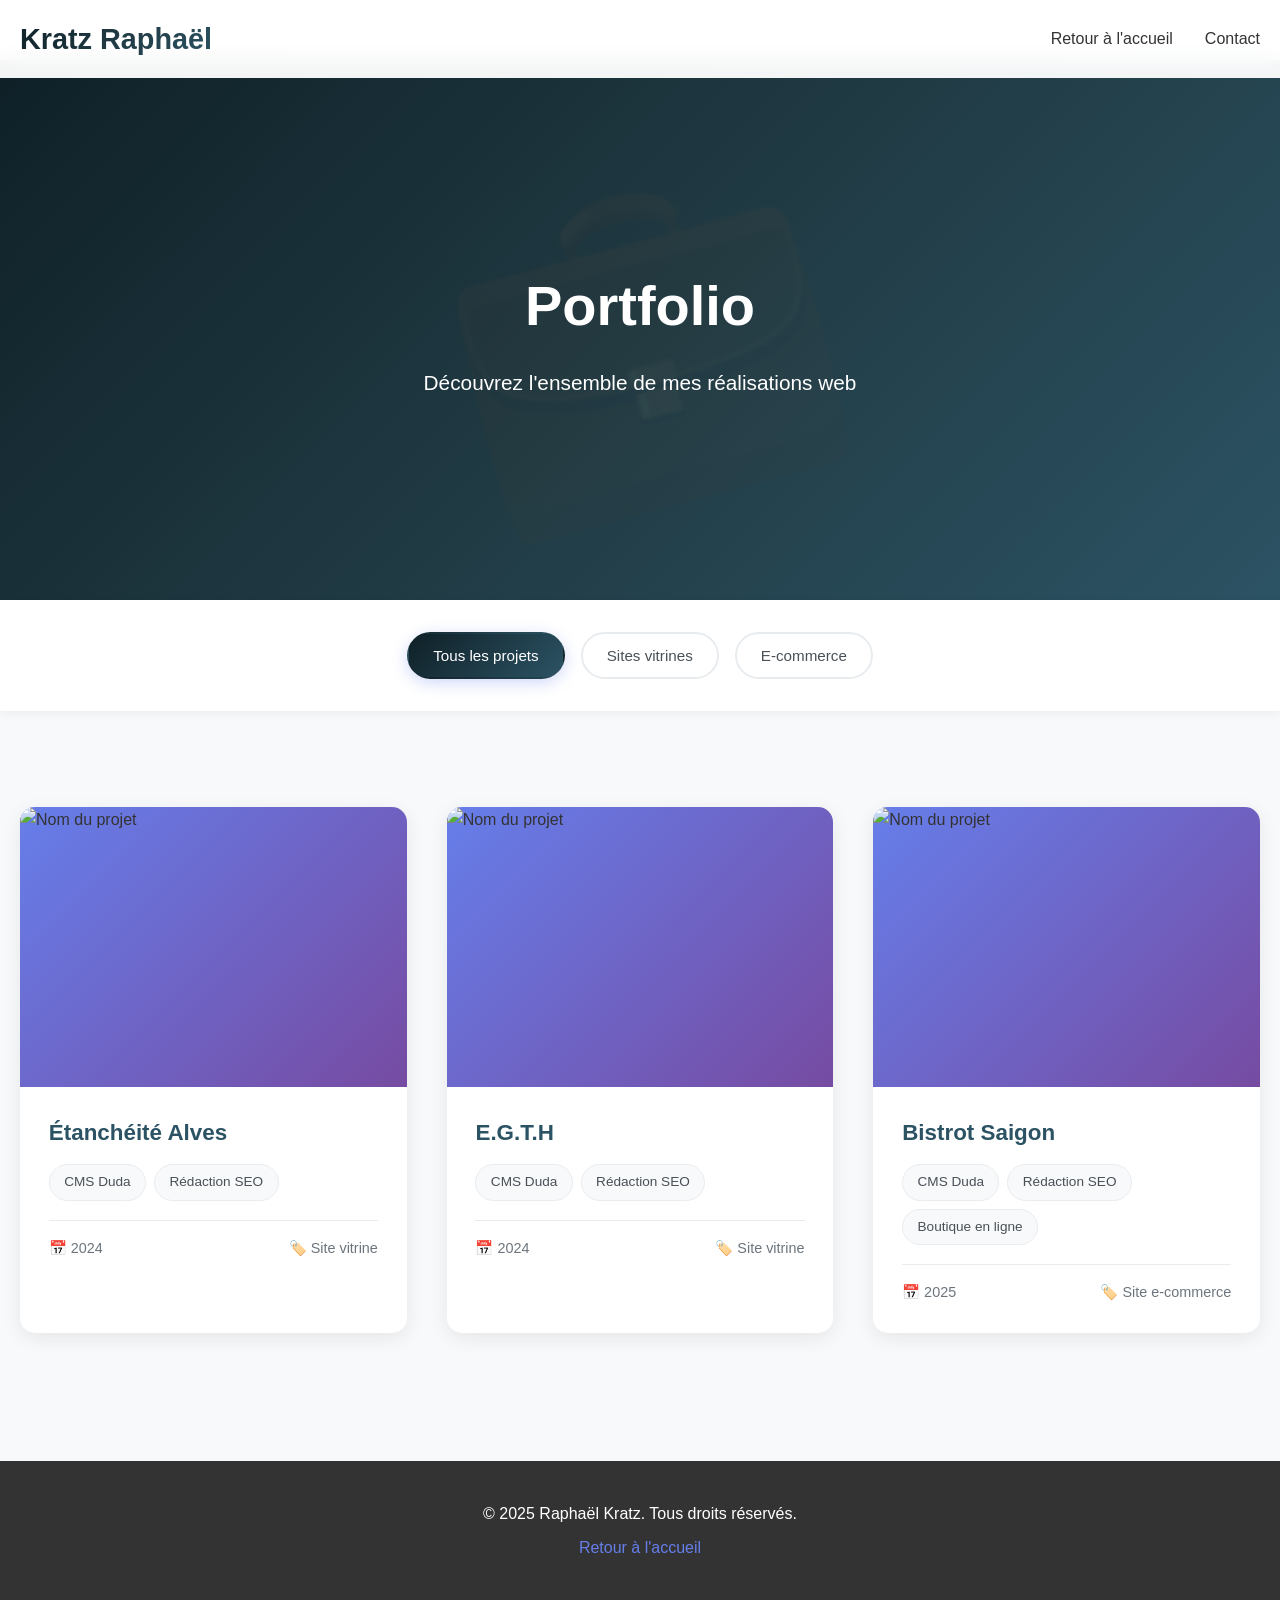
==== portfolio.html @ 75c0aa8b "Add files via upload" ====
<!DOCTYPE html>
<html lang="fr">
<head>
    <meta charset="UTF-8">
    <meta name="viewport" content="width=device-width, initial-scale=1.0">
    <title>Portfolio Complet - Raphaël Kratz</title>
    <link rel="stylesheet" href="style-portfolio.css">
</head>
<body>
    <header>
        <nav class="container">
            <div class="logo">Kratz Raphaël</div>
            <ul class="nav-links">
                <li><a href="index.html">Retour à l'accueil</a></li>
                <li><a href="index.html#contact">Contact</a></li>
            </ul>
        </nav>
    </header>

    <section class="portfolio-hero">
        <div class="hero-content">
            <h1>Portfolio</h1>
            <p>Découvrez l'ensemble de mes réalisations web</p>
        </div>
    </section>

    
    
    <section class="filters-section">
        <div class="container">
            <div class="filters">
                <button class="filter-btn active" data-filter="all">Tous les projets</button>
                <button class="filter-btn" data-filter="vitrine">Sites vitrines</button>
                <button class="filter-btn" data-filter="ecommerce">E-commerce</button>
                <!-- <button class="filter-btn" data-filter="application">Applications web</button>
                <button class="filter-btn" data-filter="autre">Autres</button> -->
            </div>
        </div>
    </section>

    <section class="projects-section">
        <div class="container">
            <div class="projects-grid" id="projectsGrid">
                
                <div class="project-card" data-category="vitrine">
                    <div class="project-image">
                        <img src="images/projet.jpg" alt="Nom du projet">
                        <div class="project-overlay">
                            <a href="https://www.etancheite-alves.fr" class="view-project" target="_blank">Voir le site</a>
                        </div>
                    </div>
                    <div class="project-info">
                        <h3 class="project-title">Étanchéité Alves</h3>
                        <!-- <p class="project-description">Description courte</p> -->
                        <div class="project-tags">
                            <span class="tag">CMS Duda</span>
                            <span class="tag">Rédaction SEO</span>
                        </div>
                        <div class="project-meta">
                            <span class="project-date">📅 2024</span>
                            <span class="project-type">🏷️ Site vitrine</span>
                        </div>
                    </div>
                </div>

                <div class="project-card" data-category="vitrine">
                    <div class="project-image">
                        <img src="images/projet.jpg" alt="Nom du projet">
                        <div class="project-overlay">
                            <a href="https://www.egth-chauffage-electricite-saran.fr" class="view-project" target="_blank">Voir le site</a>
                        </div>
                    </div>
                    <div class="project-info">
                        <h3 class="project-title">E.G.T.H</h3>
                        <!-- <p class="project-description">Description courte</p> -->
                        <div class="project-tags">
                            <span class="tag">CMS Duda</span>
                            <span class="tag">Rédaction SEO</span>
                        </div>
                        <div class="project-meta">
                            <span class="project-date">📅 2024</span>
                            <span class="project-type">🏷️ Site vitrine</span>
                        </div>
                    </div>
                </div>

                <div class="project-card" data-category="ecommerce">
                    <div class="project-image">
                        <img src="images/projet.jpg" alt="Nom du projet">
                        <div class="project-overlay">
                            <a href="https://www.bistrotsaigon-boutique.com" class="view-project" target="_blank">Voir le site</a>
                        </div>
                    </div>
                    <div class="project-info">
                        <h3 class="project-title">Bistrot Saigon</h3>
                        <!-- <p class="project-description">Description courte</p> -->
                        <div class="project-tags">
                            <span class="tag">CMS Duda</span>
                            <span class="tag">Rédaction SEO</span>
                            <span class="tag">Boutique en ligne</span>
                        </div>
                        <div class="project-meta">
                            <span class="project-date">📅 2025</span>
                            <span class="project-type">🏷️ Site e-commerce</span>
                        </div>
                    </div>
                </div>
                
            </div>
        </div>
    </section>

    <footer>
        <div class="container">
            <p>&copy; 2025 Raphaël Kratz. Tous droits réservés.</p>
            <p><a href="index.html" class="footer-link">Retour à l'accueil</a></p>
        </div>
    </footer>

    <script>
        // Système de filtrage des projets
        const filterButtons = document.querySelectorAll('.filter-btn');
        const projectCards = document.querySelectorAll('.project-card');

        filterButtons.forEach(button => {
            button.addEventListener('click', () => {
                // Retirer la classe active de tous les boutons
                filterButtons.forEach(btn => btn.classList.remove('active'));
                // Ajouter la classe active au bouton cliqué
                button.classList.add('active');

                const filterValue = button.getAttribute('data-filter');

                projectCards.forEach(card => {
                    if (filterValue === 'all' || card.getAttribute('data-category') === filterValue) {
                        card.style.display = 'block';
                        setTimeout(() => {
                            card.style.opacity = '1';
                            card.style.transform = 'translateY(0)';
                        }, 10);
                    } else {
                        card.style.opacity = '0';
                        card.style.transform = 'translateY(20px)';
                        setTimeout(() => {
                            card.style.display = 'none';
                        }, 300);
                    }
                });
            });
        });

        // Animation au scroll
        const observerOptions = {
            threshold: 0.1,
            rootMargin: '0px 0px -50px 0px'
        };

        const observer = new IntersectionObserver((entries) => {
            entries.forEach(entry => {
                if (entry.isIntersecting) {
                    entry.target.style.animation = 'fadeInUp 0.6s ease-out forwards';
                }
            });
        }, observerOptions);

        document.querySelectorAll('.project-card').forEach(el => {
            el.style.opacity = '0';
            observer.observe(el);
        });

        // Header scroll effect
        window.addEventListener('scroll', () => {
            const header = document.querySelector('header');
            if (window.scrollY > 100) {
                header.style.background = 'rgba(255, 255, 255, 0.98)';
                header.style.boxShadow = '0 2px 20px rgba(0,0,0,0.1)';
            } else {
                header.style.background = 'rgba(255, 255, 255, 0.95)';
                header.style.boxShadow = 'none';
            }
        });
    </script>
</body>
</html>
---- style-portfolio.css ----
* {
    margin: 0;
    padding: 0;
    box-sizing: border-box;
}

body {
    font-family: 'Segoe UI', Tahoma, Geneva, Verdana, sans-serif;
    line-height: 1.6;
    color: #333;
    background: #f8f9fa;
    overflow-x: hidden;
}

.container {
    max-width: 1400px;
    margin: 0 auto;
    padding: 0 20px;
}

/* Header */
header {
    position: fixed;
    top: 0;
    width: 100%;
    background: rgba(255, 255, 255, 0.95);
    backdrop-filter: blur(10px);
    z-index: 1000;
    padding: 1rem 0;
    transition: all 0.3s ease;
}

nav {
    display: flex;
    justify-content: space-between;
    align-items: center;
}

.logo {
    font-size: 1.8rem;
    font-weight: bold;
    background: linear-gradient(135deg, #0F2027, #203A43, #2C5364);
    -webkit-background-clip: text;
    -webkit-text-fill-color: transparent;
    background-clip: text;
}

.nav-links {
    display: flex;
    list-style: none;
    gap: 2rem;
}

.nav-links a {
    text-decoration: none;
    color: #333;
    font-weight: 500;
    transition: color 0.3s ease;
    position: relative;
}

.nav-links a::after {
    content: '';
    position: absolute;
    bottom: -5px;
    left: 0;
    width: 0;
    height: 2px;
    background: linear-gradient(45deg, #667eea, #764ba2);
    transition: width 0.3s ease;
}

.nav-links a:hover::after {
    width: 100%;
}

/* Hero Section */
.portfolio-hero {
    height: 60vh;
    display: flex;
    align-items: center;
    justify-content: center;
    text-align: center;
    color: white;
    background: linear-gradient(135deg, #0F2027, #203A43, #2C5364);
    position: relative;
    margin-top: 60px;
}

.portfolio-hero::before {
    content: '💼';
    position: absolute;
    font-size: 20rem;
    opacity: 0.05;
    top: 50%;
    left: 50%;
    transform: translate(-50%, -50%) rotate(-15deg);
    pointer-events: none;
}

.hero-content {
    position: relative;
    z-index: 1;
}

.hero-content h1 {
    font-size: 3.5rem;
    margin-bottom: 1rem;
    animation: fadeInUp 1s ease-out;
}

.hero-content p {
    font-size: 1.3rem;
    opacity: 0.9;
    animation: fadeInUp 1s ease-out 0.3s both;
}

/* Filters Section */
.filters-section {
    background: white;
    padding: 2rem 0;
    box-shadow: 0 2px 10px rgba(0,0,0,0.05);
    position: sticky;
    top: 60px;
    z-index: 100;
}

.filters {
    display: flex;
    justify-content: center;
    flex-wrap: wrap;
    gap: 1rem;
}

.filter-btn {
    padding: 0.8rem 1.5rem;
    border: 2px solid #e9ecef;
    background: white;
    color: #495057;
    border-radius: 50px;
    font-size: 0.95rem;
    font-weight: 500;
    cursor: pointer;
    transition: all 0.3s ease;
}

.filter-btn:hover {
    border-color: #0F2027;
    color: #0F2027;
    transform: translateY(-2px);
}

.filter-btn.active {
    background: linear-gradient(135deg, #0F2027, #2C5364);
    border-color: transparent;
    color: white;
    box-shadow: 0 4px 15px rgba(102, 126, 234, 0.3);
}

/* Projects Section */
.projects-section {
    padding: 4rem 0;
    min-height: 60vh;
}

.projects-grid {
    display: grid;
    grid-template-columns: repeat(auto-fill, minmax(380px, 1fr));
    gap: 2.5rem;
    margin-top: 2rem;
}

.project-card {
    background: white;
    border-radius: 15px;
    overflow: hidden;
    box-shadow: 0 5px 20px rgba(0,0,0,0.08);
    transition: all 0.4s ease;
    opacity: 0;
}

.project-card:hover {
    transform: translateY(-10px);
    box-shadow: 0 15px 40px rgba(0,0,0,0.15);
}

.project-image {
    height: 280px;
    overflow: hidden;
    position: relative;
    background: linear-gradient(135deg, #667eea, #764ba2);
}

.project-image img {
    width: 100%;
    height: 100%;
    object-fit: cover;
    transition: transform 0.5s ease;
}

.project-card:hover .project-image img {
    transform: scale(1.1);
}

.project-overlay {
    position: absolute;
    top: 0;
    left: 0;
    width: 100%;
    height: 100%;
    background: rgba(0, 0, 0, 0.7);
    display: flex;
    align-items: center;
    justify-content: center;
    opacity: 0;
    transition: opacity 0.3s ease;
}

.project-card:hover .project-overlay {
    opacity: 1;
}

.view-project {
    padding: 12px 30px;
    background: white;
    color: #333;
    text-decoration: none;
    border-radius: 50px;
    font-weight: 600;
    transition: all 0.3s ease;
}

.view-project:hover {
    background: linear-gradient(135deg, #667eea, #764ba2);
    color: white;
    transform: scale(1.05);
}

.project-info {
    padding: 1.8rem;
}

.project-title {
    font-size: 1.4rem;
    font-weight: bold;
    margin-bottom: 0.8rem;
    color: #2C5364;
}

.project-description {
    color: #666;
    margin-bottom: 1.2rem;
    line-height: 1.6;
    min-height: 48px;
}

.project-tags {
    display: flex;
    flex-wrap: wrap;
    gap: 0.5rem;
    margin-bottom: 1.2rem;
}

.tag {
    display: inline-block;
    padding: 0.4rem 0.9rem;
    background: #f8f9fa;
    border: 1px solid #e9ecef;
    border-radius: 20px;
    font-size: 0.85rem;
    color: #495057;
    transition: all 0.3s ease;
}

.tag:hover {
    background: linear-gradient(135deg, #667eea, #764ba2);
    border-color: transparent;
    color: white;
    transform: translateY(-2px);
}

.project-meta {
    display: flex;
    justify-content: space-between;
    align-items: center;
    padding-top: 1rem;
    border-top: 1px solid #e9ecef;
    font-size: 0.9rem;
    color: #6c757d;
}

.project-date,
.project-type {
    display: flex;
    align-items: center;
    gap: 0.3rem;
}

/* Footer */
footer {
    background: #333;
    color: white;
    text-align: center;
    padding: 2.5rem 0;
    margin-top: 4rem;
}

footer p {
    margin-bottom: 0.5rem;
}

.footer-link {
    color: #667eea;
    text-decoration: none;
    font-weight: 500;
    transition: color 0.3s ease;
}

.footer-link:hover {
    color: #764ba2;
}

/* Animations */
@keyframes fadeInUp {
    from {
        opacity: 0;
        transform: translateY(30px);
    }
    to {
        opacity: 1;
        transform: translateY(0);
    }
}

/* Responsive */
@media (max-width: 768px) {
    .hero-content h1 {
        font-size: 2.5rem;
    }

    .hero-content p {
        font-size: 1.1rem;
    }

    .projects-grid {
        grid-template-columns: 1fr;
        gap: 2rem;
    }

    .filters {
        gap: 0.7rem;
    }

    .filter-btn {
        padding: 0.6rem 1.2rem;
        font-size: 0.9rem;
    }

    .project-meta {
        flex-direction: column;
        align-items: flex-start;
        gap: 0.5rem;
    }

    .nav-links {
        gap: 1rem;
    }

    .nav-links a {
        font-size: 0.9rem;
    }
}

@media (max-width: 480px) {
    .logo {
        font-size: 1.4rem;
    }

    .hero-content h1 {
        font-size: 2rem;
    }

    .project-info {
        padding: 1.5rem;
    }

    .project-title {
        font-size: 1.2rem;
    }
}
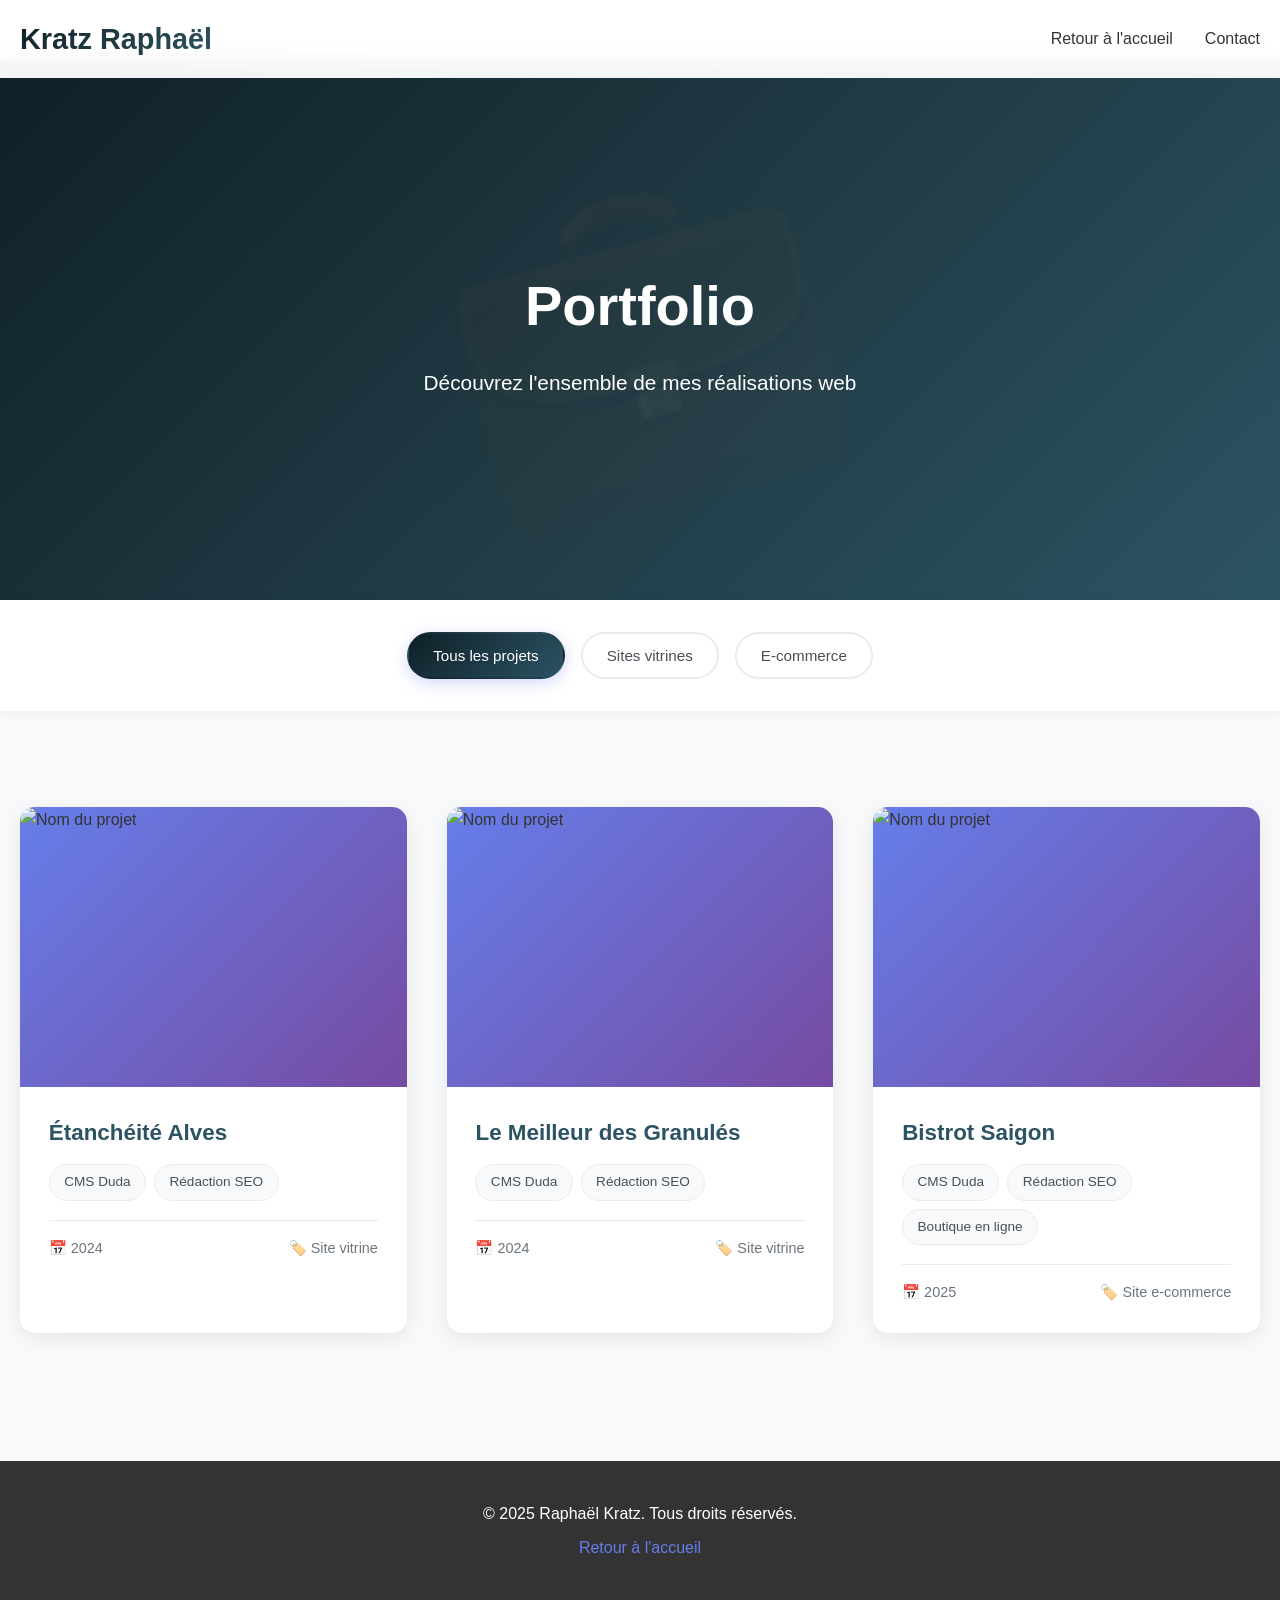
==== commit 6820dea4: "Update portfolio.html" ====
--- a/portfolio.html
+++ b/portfolio.html
@@ -71,7 +71,7 @@
                         </div>
                     </div>
                     <div class="project-info">
-                        <h3 class="project-title">E.G.T.H</h3>
+                        <h3 class="project-title">Le Meilleur des Granulés</h3>
                         <!-- <p class="project-description">Description courte</p> -->
                         <div class="project-tags">
                             <span class="tag">CMS Duda</span>
@@ -181,4 +181,5 @@
         });
     </script>
 </body>
-</html>+
+</html>
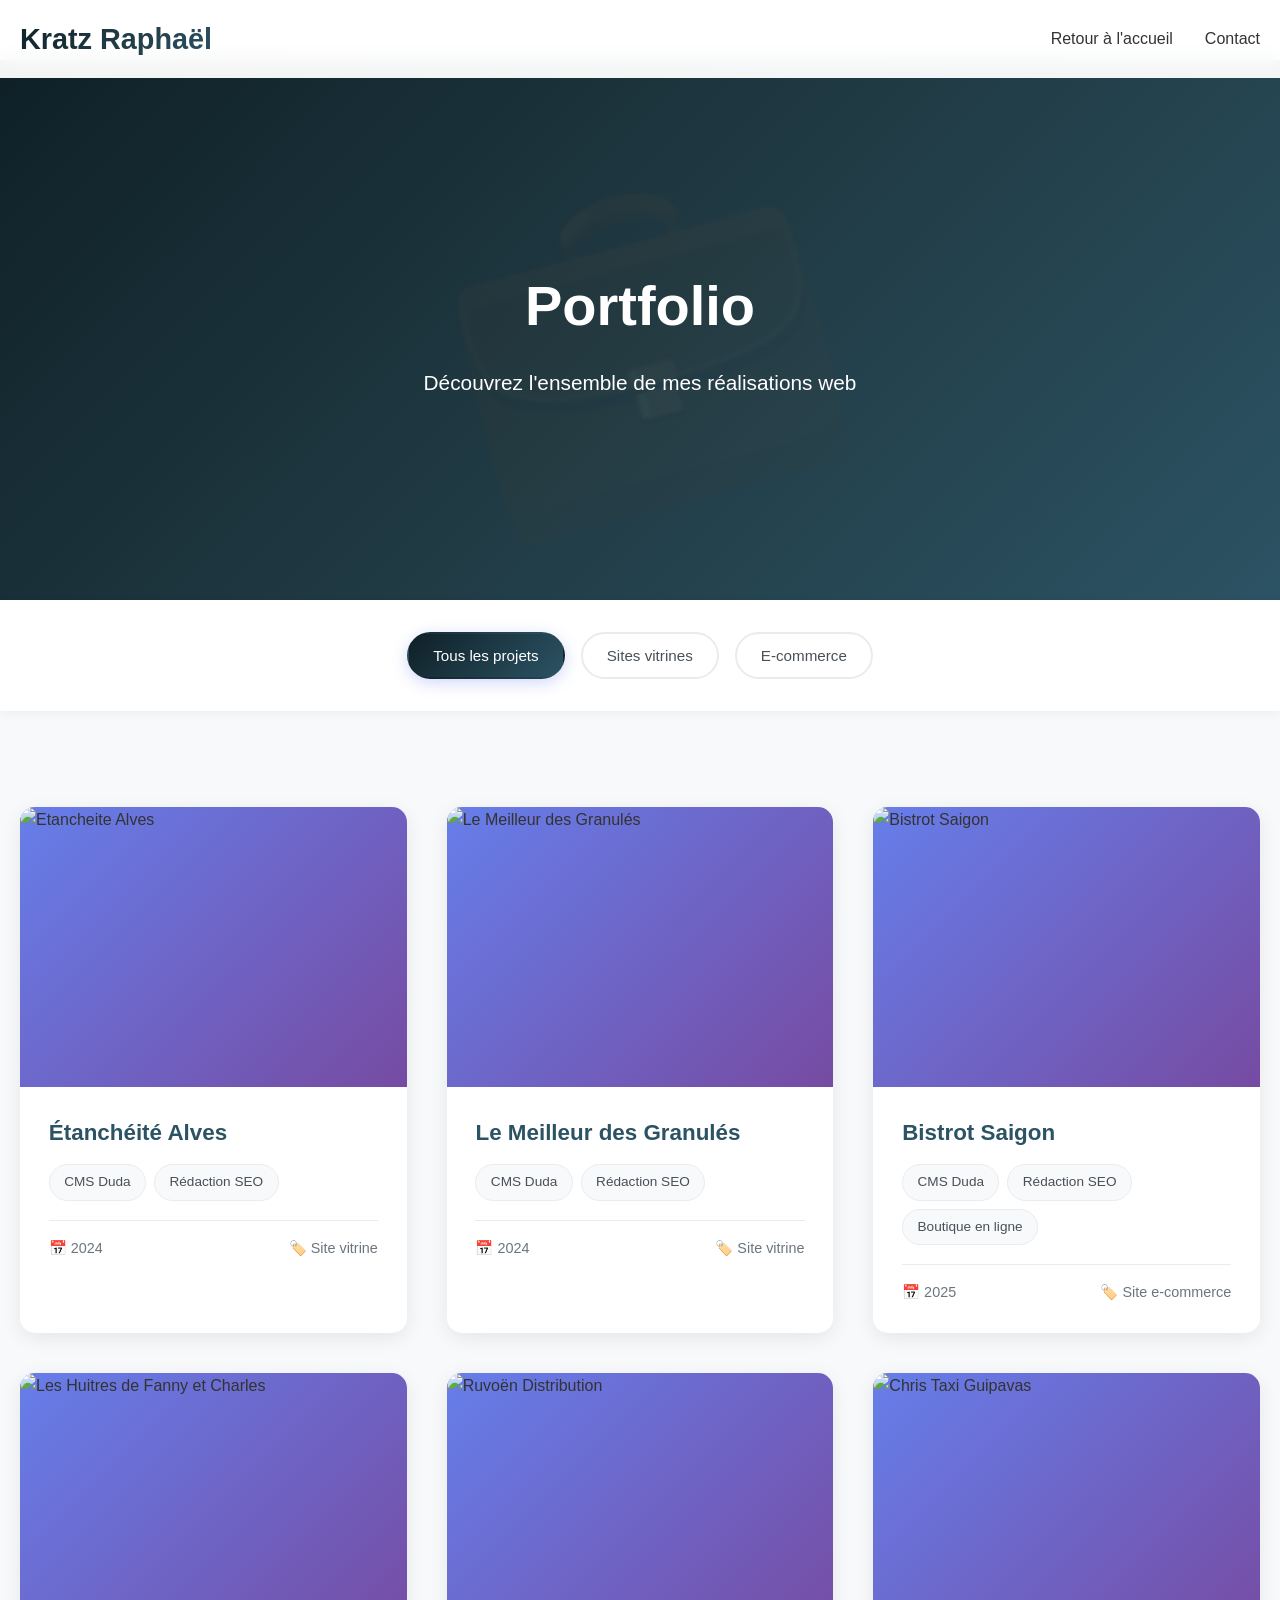
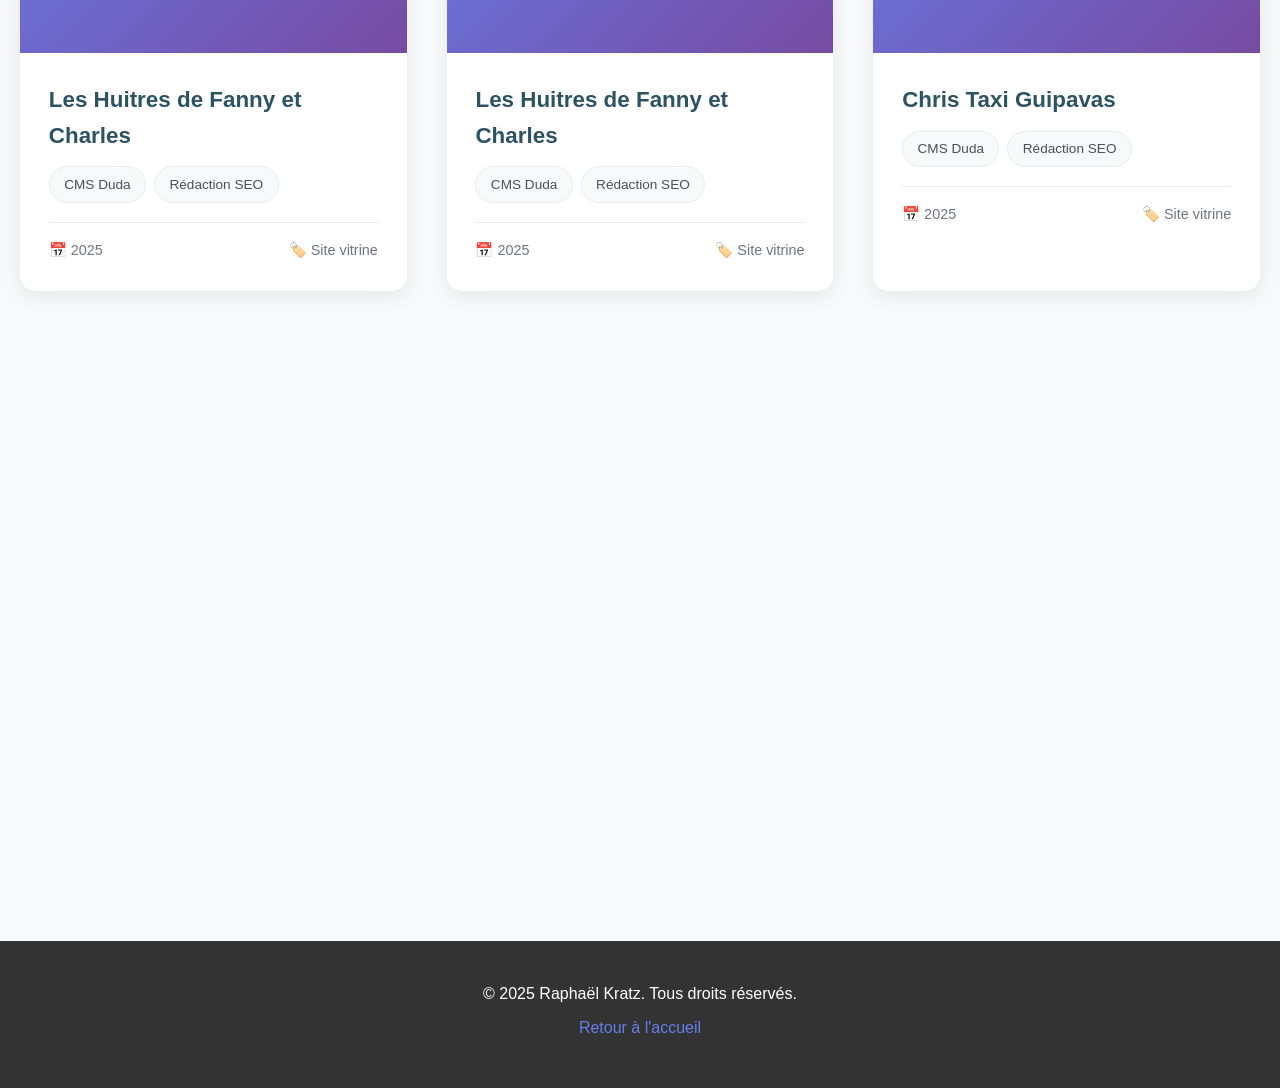
==== commit ebb5b35e: "Update portfolio.html" ====
--- a/portfolio.html
+++ b/portfolio.html
@@ -40,11 +40,11 @@
 
     <section class="projects-section">
         <div class="container">
-            <div class="projects-grid" id="projectsGrid">
+            <div class="projects-grid" id="projectsGrid">   
                 
                 <div class="project-card" data-category="vitrine">
                     <div class="project-image">
-                        <img src="images/projet.jpg" alt="Nom du projet">
+                        <img src="images/Etancheite Alves.jpg" alt="Etancheite Alves">
                         <div class="project-overlay">
                             <a href="https://www.etancheite-alves.fr" class="view-project" target="_blank">Voir le site</a>
                         </div>
@@ -65,7 +65,7 @@
 
                 <div class="project-card" data-category="vitrine">
                     <div class="project-image">
-                        <img src="images/projet.jpg" alt="Nom du projet">
+                        <img src="images/Granules.jpg" alt="Le Meilleur des Granulés">
                         <div class="project-overlay">
                             <a href="https://www.egth-chauffage-electricite-saran.fr" class="view-project" target="_blank">Voir le site</a>
                         </div>
@@ -86,7 +86,7 @@
 
                 <div class="project-card" data-category="ecommerce">
                     <div class="project-image">
-                        <img src="images/projet.jpg" alt="Nom du projet">
+                        <img src="images/Bistrot Saigon.jpg" alt="Bistrot Saigon">
                         <div class="project-overlay">
                             <a href="https://www.bistrotsaigon-boutique.com" class="view-project" target="_blank">Voir le site</a>
                         </div>
@@ -102,6 +102,131 @@
                         <div class="project-meta">
                             <span class="project-date">📅 2025</span>
                             <span class="project-type">🏷️ Site e-commerce</span>
+                        </div>
+                    </div>
+                </div>
+                <div class="project-card" data-category="vitrine">
+                    <div class="project-image">
+                        <img src="images/Huitres.jpg" alt="Les Huitres de Fanny et Charles">
+                        <div class="project-overlay">
+                            <a href="https://www.leshuitresdefannyetcharles.fr" class="view-project" target="_blank">Voir le site</a>
+                        </div>
+                    </div>
+                    <div class="project-info">
+                        <h3 class="project-title">Les Huitres de Fanny et Charles</h3>
+                        <!-- <p class="project-description">Description courte</p> -->
+                        <div class="project-tags">
+                            <span class="tag">CMS Duda</span>
+                            <span class="tag">Rédaction SEO</span>
+                        </div>
+                        <div class="project-meta">
+                            <span class="project-date">📅 2025</span>
+                            <span class="project-type">🏷️ Site vitrine</span>
+                        </div>
+                    </div>
+                </div>
+
+                <div class="project-card" data-category="vitrine">
+                    <div class="project-image">
+                        <img src="images/Ruvoen.jpg" alt="Ruvoën Distribution">
+                        <div class="project-overlay">
+                            <a href="https://www.ruvoendistribution.com" class="view-project" target="_blank">Voir le site</a>
+                        </div>
+                    </div>
+                    <div class="project-info">
+                        <h3 class="project-title">Les Huitres de Fanny et Charles</h3>
+                        <!-- <p class="project-description">Description courte</p> -->
+                        <div class="project-tags">
+                            <span class="tag">CMS Duda</span>
+                            <span class="tag">Rédaction SEO</span>
+                        </div>
+                        <div class="project-meta">
+                            <span class="project-date">📅 2025</span>
+                            <span class="project-type">🏷️ Site vitrine</span>
+                        </div>
+                    </div>
+                </div>
+
+                <div class="project-card" data-category="vitrine">
+                    <div class="project-image">
+                        <img src="images/Chris taxi.jpg" alt="Chris Taxi Guipavas">
+                        <div class="project-overlay">
+                            <a href="https://www.christaxiguipavas.fr" class="view-project" target="_blank">Voir le site</a>
+                        </div>
+                    </div>
+                    <div class="project-info">
+                        <h3 class="project-title">Chris Taxi Guipavas</h3>
+                        <!-- <p class="project-description">Description courte</p> -->
+                        <div class="project-tags">
+                            <span class="tag">CMS Duda</span>
+                            <span class="tag">Rédaction SEO</span>
+                        </div>
+                        <div class="project-meta">
+                            <span class="project-date">📅 2025</span>
+                            <span class="project-type">🏷️ Site vitrine</span>
+                        </div>
+                    </div>
+                </div>
+
+                <div class="project-card" data-category="vitrine">
+                    <div class="project-image">
+                        <img src="images/Loire hygiene.jpg" alt="Loire Hygiène">
+                        <div class="project-overlay">
+                            <a href="https://www.loirehygiene.fr" class="view-project" target="_blank">Voir le site</a>
+                        </div>
+                    </div>
+                    <div class="project-info">
+                        <h3 class="project-title">Loire Hygiène</h3>
+                        <!-- <p class="project-description">Description courte</p> -->
+                        <div class="project-tags">
+                            <span class="tag">CMS Duda</span>
+                            <span class="tag">Rédaction SEO</span>
+                        </div>
+                        <div class="project-meta">
+                            <span class="project-date">📅 2025</span>
+                            <span class="project-type">🏷️ Site vitrine</span>
+                        </div>
+                    </div>
+                </div>
+
+                <div class="project-card" data-category="vitrine">
+                    <div class="project-image">
+                        <img src="images/Bien etre.jpg" alt="Angélina Meheust">
+                        <div class="project-overlay">
+                            <a href="https://www.angelina-meheust.fr" class="view-project" target="_blank">Voir le site</a>
+                        </div>
+                    </div>
+                    <div class="project-info">
+                        <h3 class="project-title">Angélina Meheust</h3>
+                        <!-- <p class="project-description">Description courte</p> -->
+                        <div class="project-tags">
+                            <span class="tag">CMS Duda</span>
+                            <span class="tag">Rédaction SEO</span>
+                        </div>
+                        <div class="project-meta">
+                            <span class="project-date">📅 2025</span>
+                            <span class="project-type">🏷️ Site vitrine</span>
+                        </div>
+                    </div>
+                </div>
+
+                <div class="project-card" data-category="vitrine">
+                    <div class="project-image">
+                        <img src="images/Povo Creation.jpg" alt="Povo Creation">
+                        <div class="project-overlay">
+                            <a href="https://www.povo-creation.fr" class="view-project" target="_blank">Voir le site</a>
+                        </div>
+                    </div>
+                    <div class="project-info">
+                        <h3 class="project-title">Povo Creation</h3>
+                        <!-- <p class="project-description">Description courte</p> -->
+                        <div class="project-tags">
+                            <span class="tag">CMS Duda</span>
+                            <span class="tag">Rédaction SEO</span>
+                        </div>
+                        <div class="project-meta">
+                            <span class="project-date">📅 2024</span>
+                            <span class="project-type">🏷️ Site vitrine</span>
                         </div>
                     </div>
                 </div>
@@ -181,5 +306,4 @@
         });
     </script>
 </body>
-
 </html>
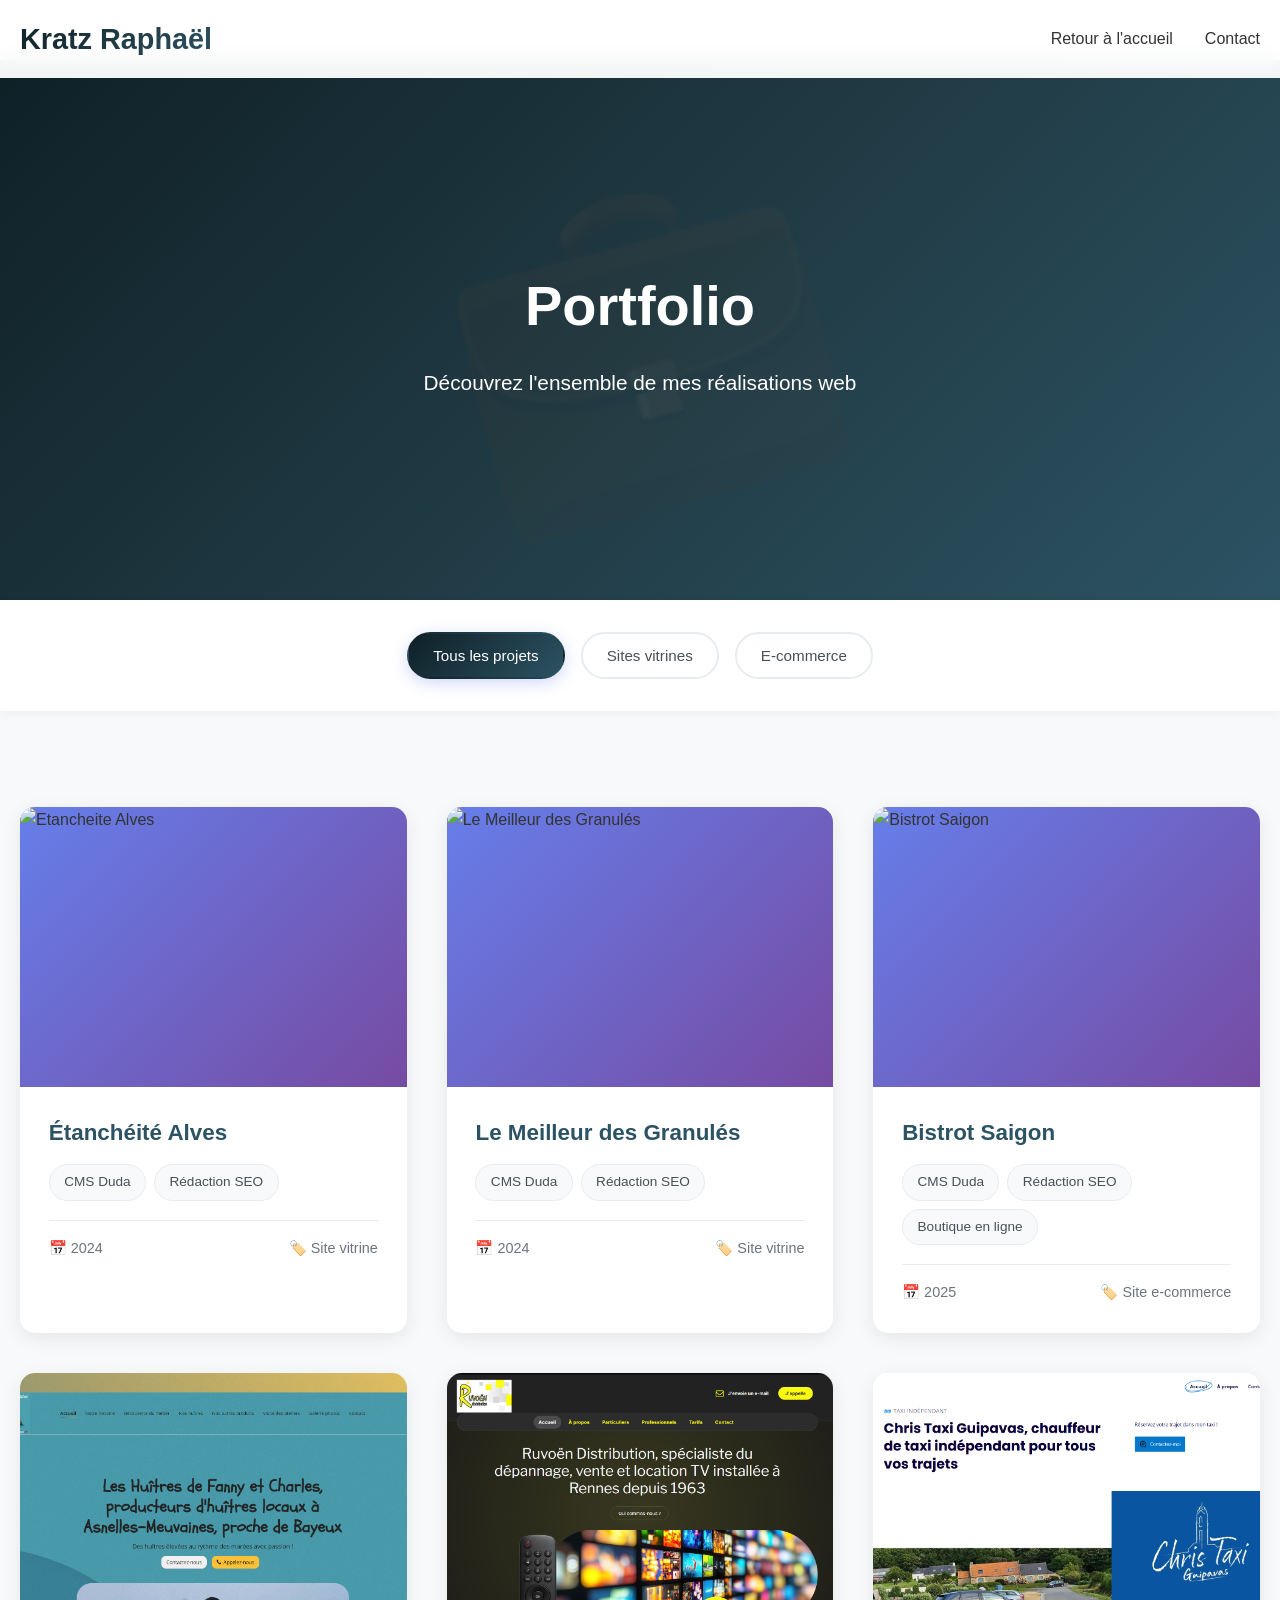
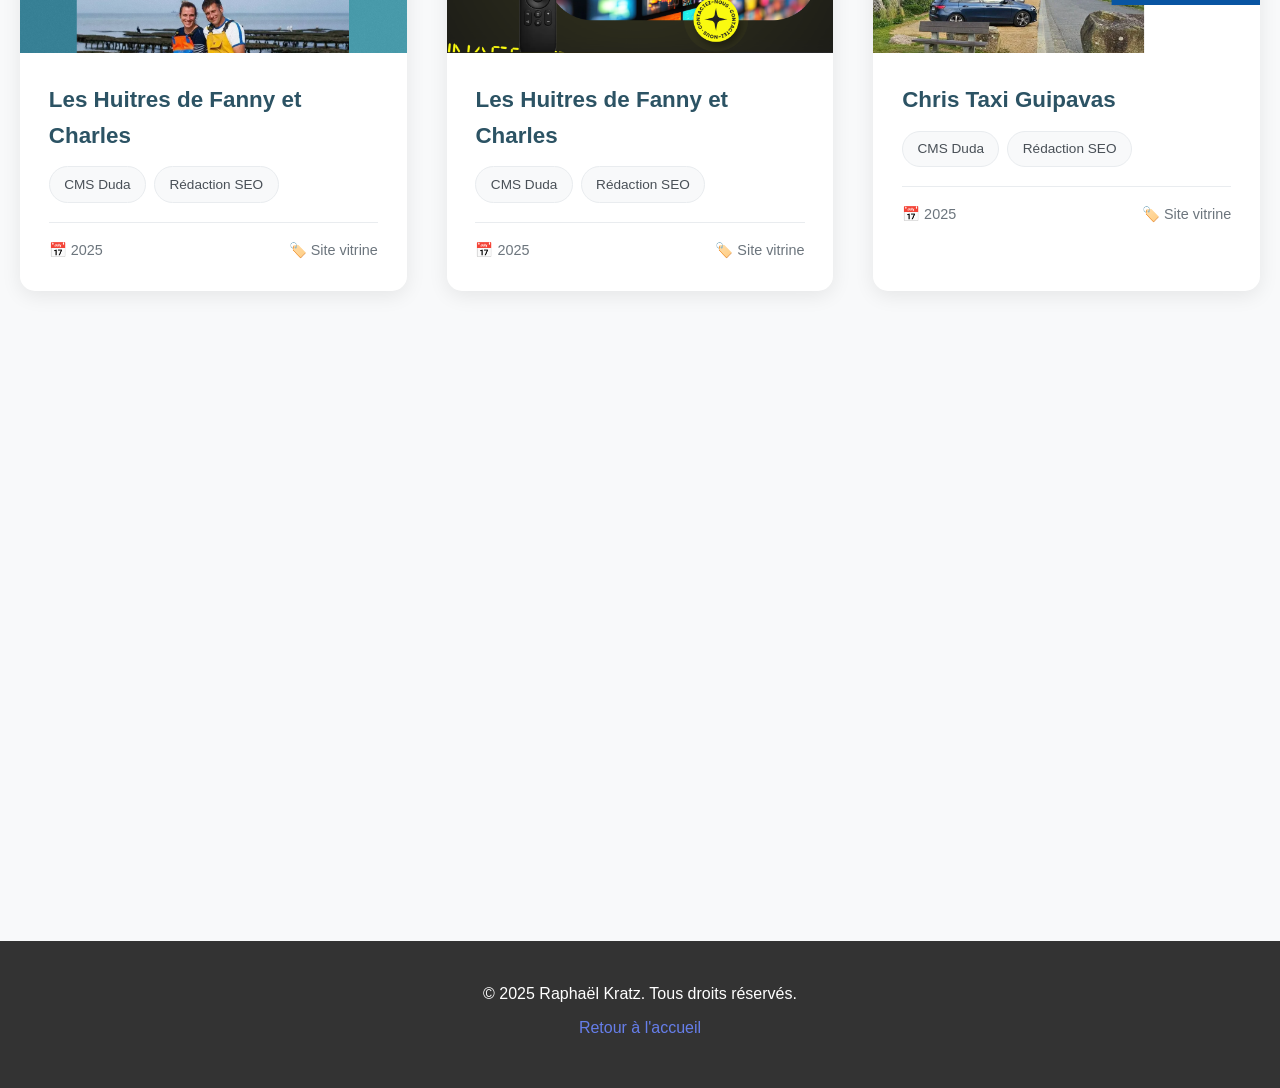
==== commit 872ab468: "Update portfolio.html" ====
--- a/portfolio.html
+++ b/portfolio.html
@@ -44,7 +44,7 @@
                 
                 <div class="project-card" data-category="vitrine">
                     <div class="project-image">
-                        <img src="images/Etancheite Alves.jpg" alt="Etancheite Alves">
+                        <img src="images/Etancheite Alves.png" alt="Etancheite Alves">
                         <div class="project-overlay">
                             <a href="https://www.etancheite-alves.fr" class="view-project" target="_blank">Voir le site</a>
                         </div>
@@ -65,7 +65,7 @@
 
                 <div class="project-card" data-category="vitrine">
                     <div class="project-image">
-                        <img src="images/Granules.jpg" alt="Le Meilleur des Granulés">
+                        <img src="images/Granules.png" alt="Le Meilleur des Granulés">
                         <div class="project-overlay">
                             <a href="https://www.egth-chauffage-electricite-saran.fr" class="view-project" target="_blank">Voir le site</a>
                         </div>
@@ -86,7 +86,7 @@
 
                 <div class="project-card" data-category="ecommerce">
                     <div class="project-image">
-                        <img src="images/Bistrot Saigon.jpg" alt="Bistrot Saigon">
+                        <img src="images/Bistrot Saigon.png" alt="Bistrot Saigon">
                         <div class="project-overlay">
                             <a href="https://www.bistrotsaigon-boutique.com" class="view-project" target="_blank">Voir le site</a>
                         </div>
@@ -107,7 +107,7 @@
                 </div>
                 <div class="project-card" data-category="vitrine">
                     <div class="project-image">
-                        <img src="images/Huitres.jpg" alt="Les Huitres de Fanny et Charles">
+                        <img src="images/Huitres.png" alt="Les Huitres de Fanny et Charles">
                         <div class="project-overlay">
                             <a href="https://www.leshuitresdefannyetcharles.fr" class="view-project" target="_blank">Voir le site</a>
                         </div>
@@ -128,7 +128,7 @@
 
                 <div class="project-card" data-category="vitrine">
                     <div class="project-image">
-                        <img src="images/Ruvoen.jpg" alt="Ruvoën Distribution">
+                        <img src="images/Ruvoen.png" alt="Ruvoën Distribution">
                         <div class="project-overlay">
                             <a href="https://www.ruvoendistribution.com" class="view-project" target="_blank">Voir le site</a>
                         </div>
@@ -149,7 +149,7 @@
 
                 <div class="project-card" data-category="vitrine">
                     <div class="project-image">
-                        <img src="images/Chris taxi.jpg" alt="Chris Taxi Guipavas">
+                        <img src="images/Chris taxi.png" alt="Chris Taxi Guipavas">
                         <div class="project-overlay">
                             <a href="https://www.christaxiguipavas.fr" class="view-project" target="_blank">Voir le site</a>
                         </div>
@@ -170,7 +170,7 @@
 
                 <div class="project-card" data-category="vitrine">
                     <div class="project-image">
-                        <img src="images/Loire hygiene.jpg" alt="Loire Hygiène">
+                        <img src="images/Loire hygiene.png" alt="Loire Hygiène">
                         <div class="project-overlay">
                             <a href="https://www.loirehygiene.fr" class="view-project" target="_blank">Voir le site</a>
                         </div>
@@ -191,7 +191,7 @@
 
                 <div class="project-card" data-category="vitrine">
                     <div class="project-image">
-                        <img src="images/Bien etre.jpg" alt="Angélina Meheust">
+                        <img src="images/Bien etre.png" alt="Angélina Meheust">
                         <div class="project-overlay">
                             <a href="https://www.angelina-meheust.fr" class="view-project" target="_blank">Voir le site</a>
                         </div>
@@ -212,7 +212,7 @@
 
                 <div class="project-card" data-category="vitrine">
                     <div class="project-image">
-                        <img src="images/Povo Creation.jpg" alt="Povo Creation">
+                        <img src="images/Povo Creation.png" alt="Povo Creation">
                         <div class="project-overlay">
                             <a href="https://www.povo-creation.fr" class="view-project" target="_blank">Voir le site</a>
                         </div>
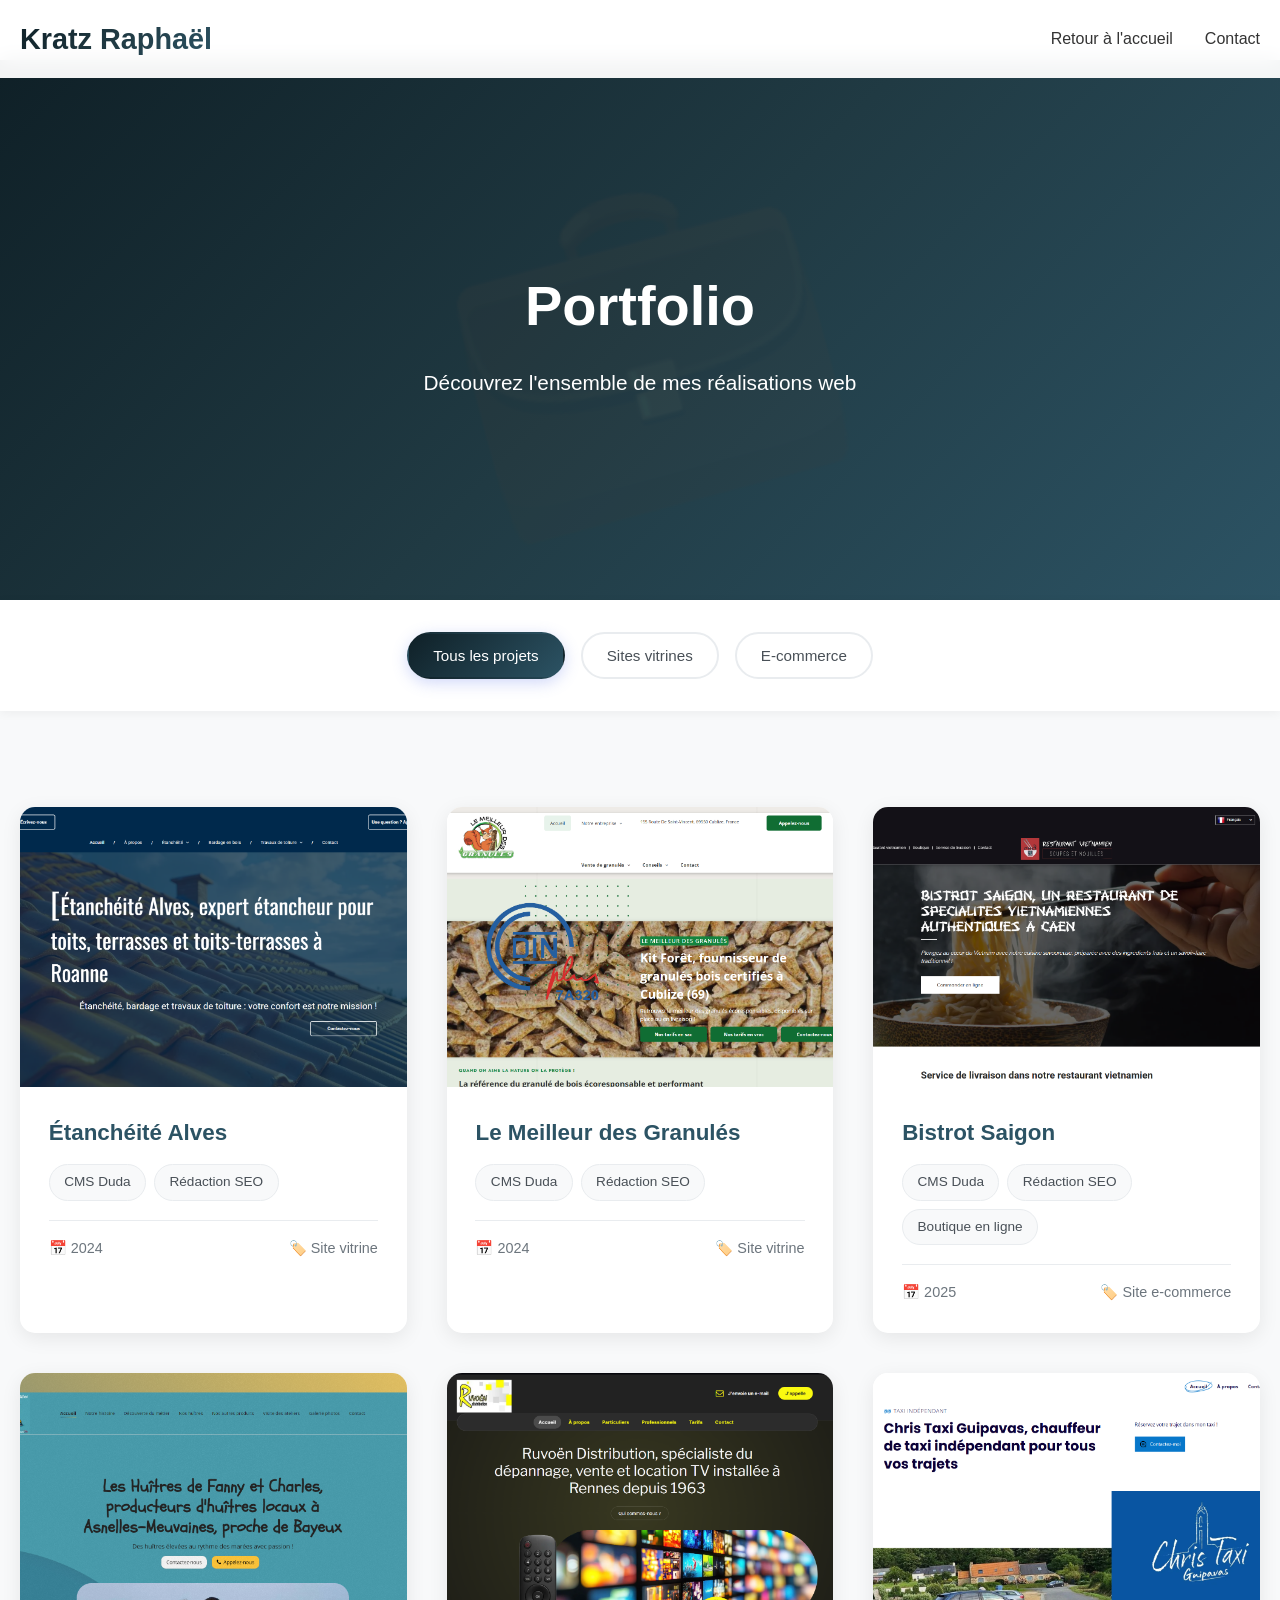
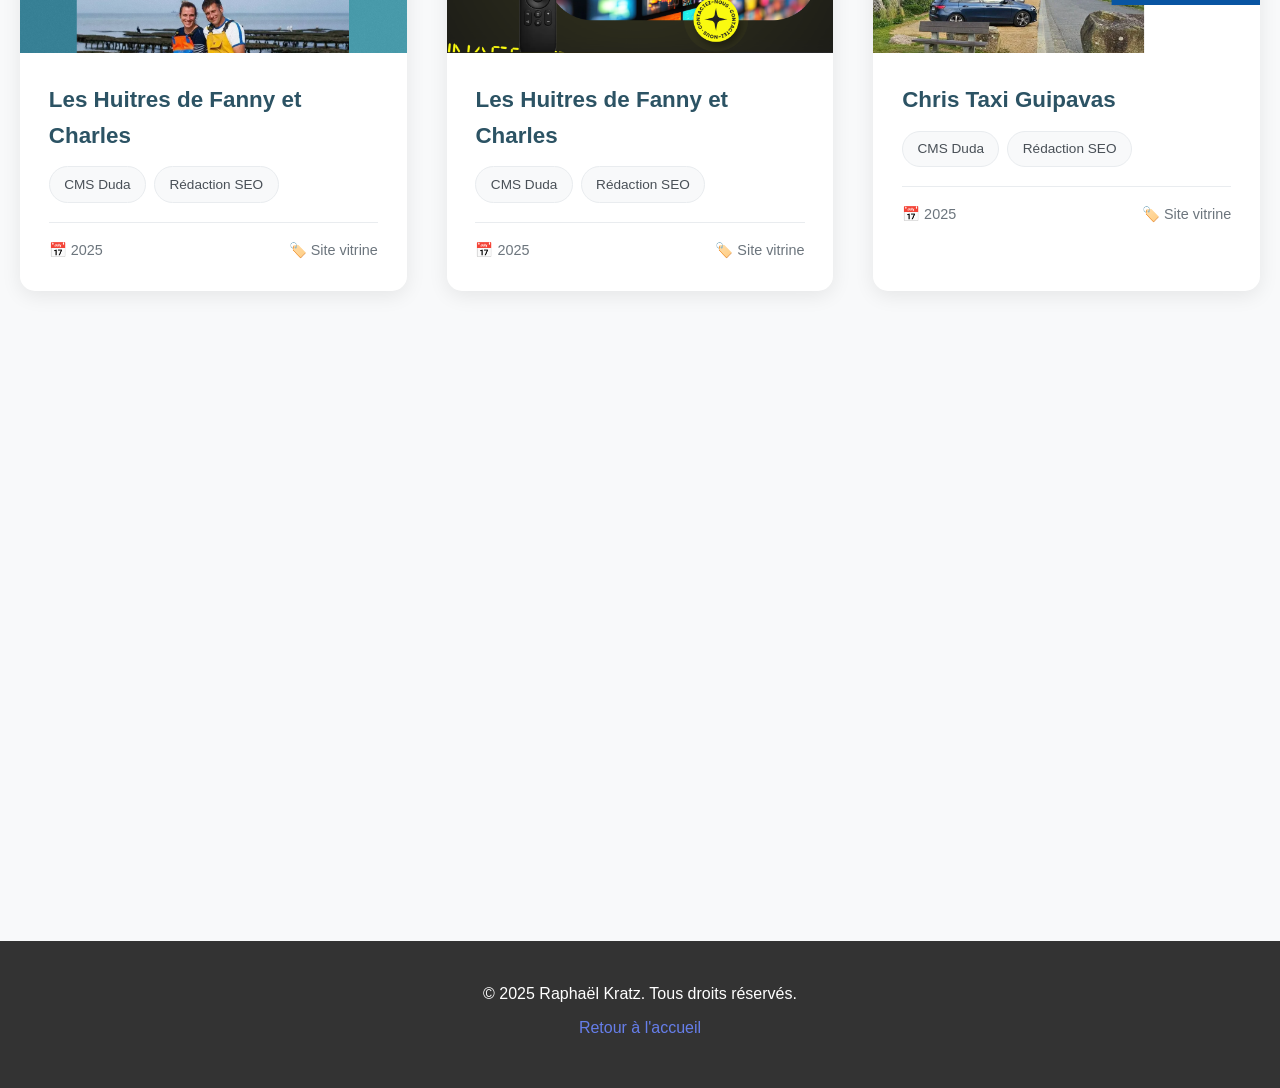
==== commit 38f4557c: "Update portfolio.html" ====
--- a/portfolio.html
+++ b/portfolio.html
@@ -46,7 +46,7 @@
                     <div class="project-image">
                         <img src="images/Etancheite Alves.png" alt="Etancheite Alves">
                         <div class="project-overlay">
-                            <a href="https://www.etancheite-alves.fr" class="view-project" target="_blank">Voir le site</a>
+                            <a href="https://www.lemeilleurdesgranules.fr" class="view-project" target="_blank">Voir le site</a>
                         </div>
                     </div>
                     <div class="project-info">
@@ -307,3 +307,4 @@
     </script>
 </body>
 </html>
+
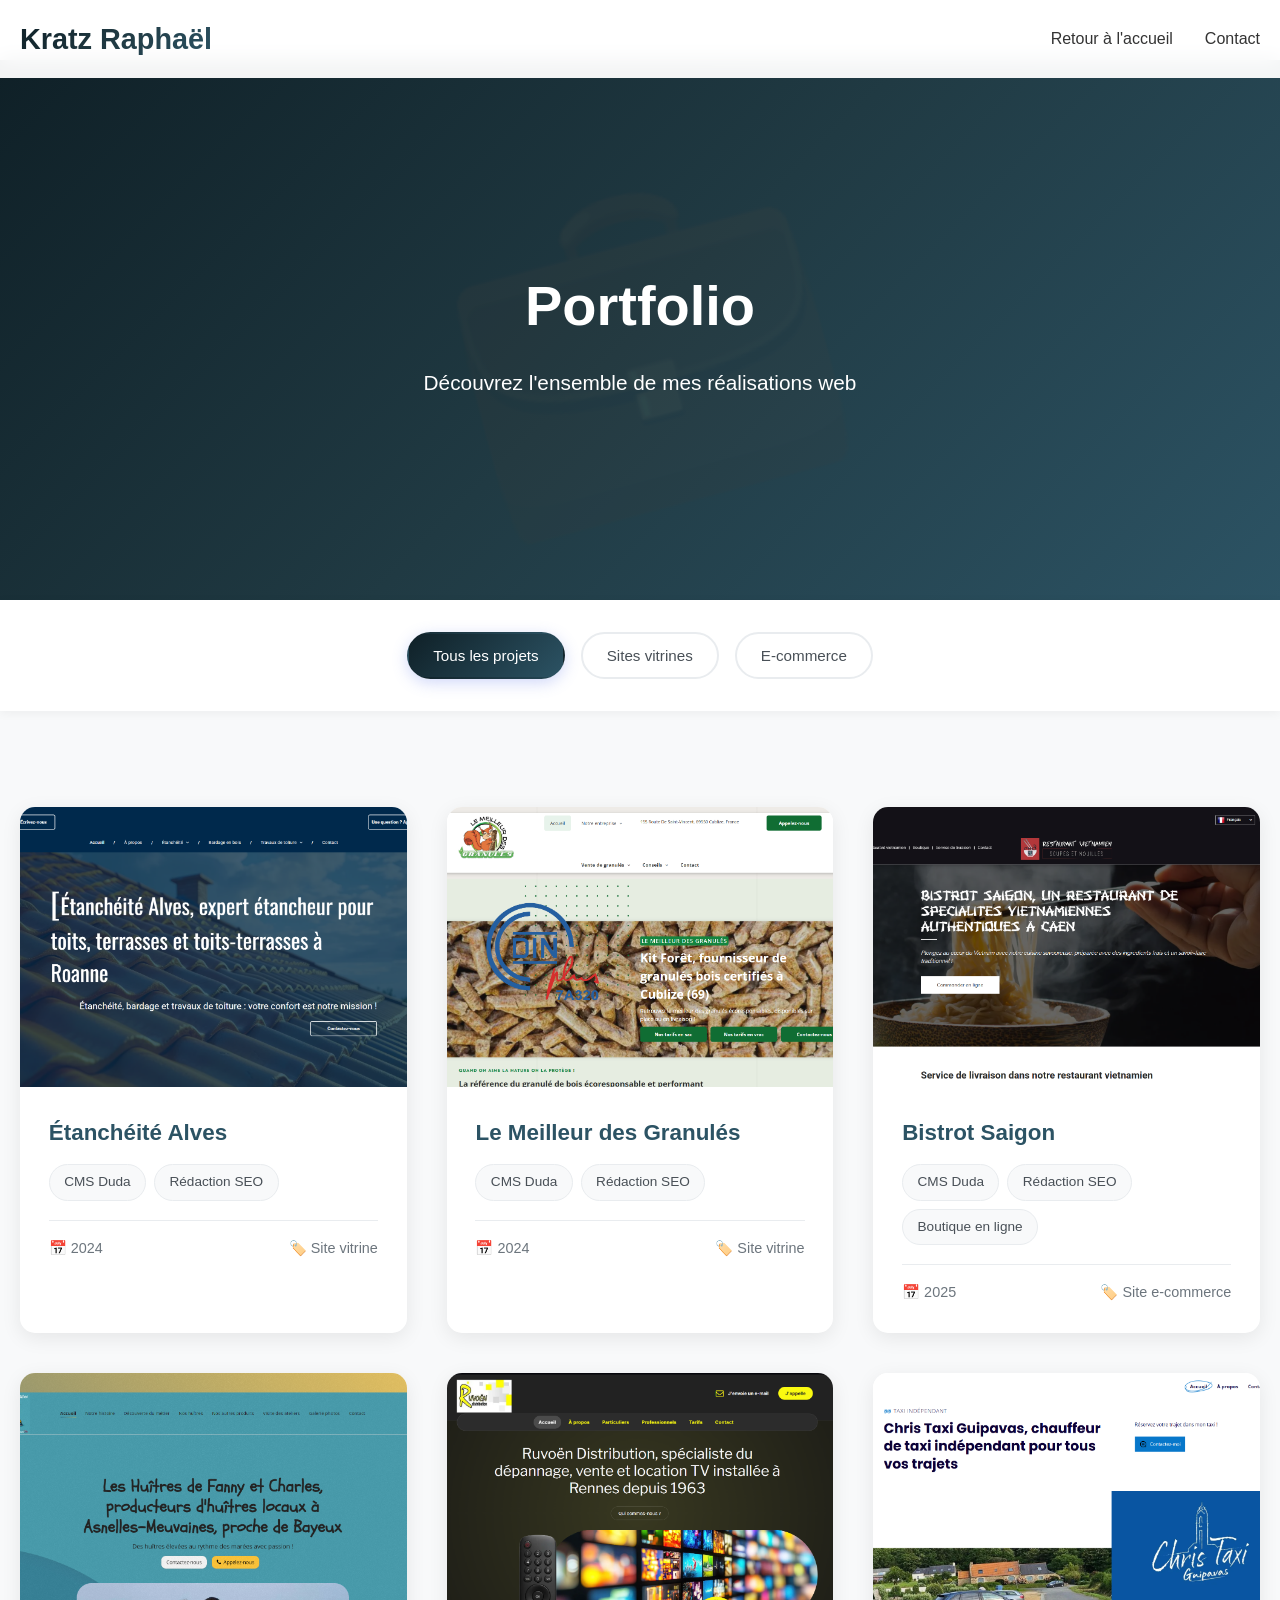
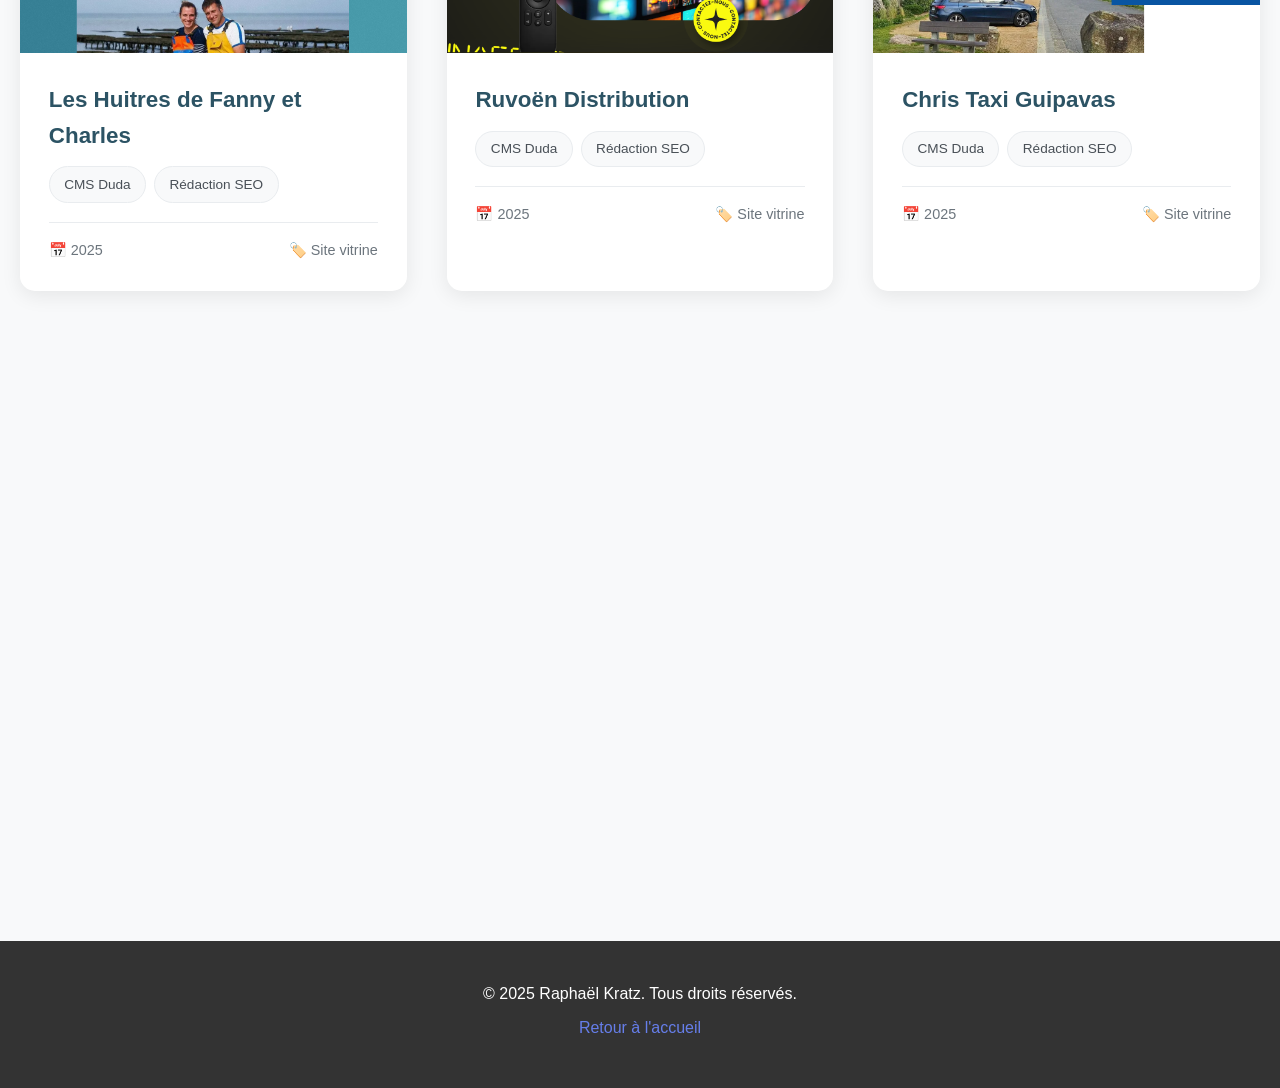
==== commit 26e3dc14: "Update portfolio.html" ====
--- a/portfolio.html
+++ b/portfolio.html
@@ -46,11 +46,32 @@
                     <div class="project-image">
                         <img src="images/Etancheite Alves.png" alt="Etancheite Alves">
                         <div class="project-overlay">
+                            <a href="https://www.etancheite-alves.fr" class="view-project" target="_blank">Voir le site</a>
+                        </div>
+                    </div>
+                    <div class="project-info">
+                        <h3 class="project-title">Étanchéité Alves</h3>
+                        <!-- <p class="project-description">Description courte</p> -->
+                        <div class="project-tags">
+                            <span class="tag">CMS Duda</span>
+                            <span class="tag">Rédaction SEO</span>
+                        </div>
+                        <div class="project-meta">
+                            <span class="project-date">📅 2024</span>
+                            <span class="project-type">🏷️ Site vitrine</span>
+                        </div>
+                    </div>
+                </div>
+
+                <div class="project-card" data-category="vitrine">
+                    <div class="project-image">
+                        <img src="images/Granules.png" alt="Le Meilleur des Granulés">
+                        <div class="project-overlay">
                             <a href="https://www.lemeilleurdesgranules.fr" class="view-project" target="_blank">Voir le site</a>
                         </div>
                     </div>
                     <div class="project-info">
-                        <h3 class="project-title">Étanchéité Alves</h3>
+                        <h3 class="project-title">Le Meilleur des Granulés</h3>
                         <!-- <p class="project-description">Description courte</p> -->
                         <div class="project-tags">
                             <span class="tag">CMS Duda</span>
@@ -63,27 +84,6 @@
                     </div>
                 </div>
 
-                <div class="project-card" data-category="vitrine">
-                    <div class="project-image">
-                        <img src="images/Granules.png" alt="Le Meilleur des Granulés">
-                        <div class="project-overlay">
-                            <a href="https://www.egth-chauffage-electricite-saran.fr" class="view-project" target="_blank">Voir le site</a>
-                        </div>
-                    </div>
-                    <div class="project-info">
-                        <h3 class="project-title">Le Meilleur des Granulés</h3>
-                        <!-- <p class="project-description">Description courte</p> -->
-                        <div class="project-tags">
-                            <span class="tag">CMS Duda</span>
-                            <span class="tag">Rédaction SEO</span>
-                        </div>
-                        <div class="project-meta">
-                            <span class="project-date">📅 2024</span>
-                            <span class="project-type">🏷️ Site vitrine</span>
-                        </div>
-                    </div>
-                </div>
-
                 <div class="project-card" data-category="ecommerce">
                     <div class="project-image">
                         <img src="images/Bistrot Saigon.png" alt="Bistrot Saigon">
@@ -134,7 +134,7 @@
                         </div>
                     </div>
                     <div class="project-info">
-                        <h3 class="project-title">Les Huitres de Fanny et Charles</h3>
+                        <h3 class="project-title">Ruvoën Distribution</h3>
                         <!-- <p class="project-description">Description courte</p> -->
                         <div class="project-tags">
                             <span class="tag">CMS Duda</span>
